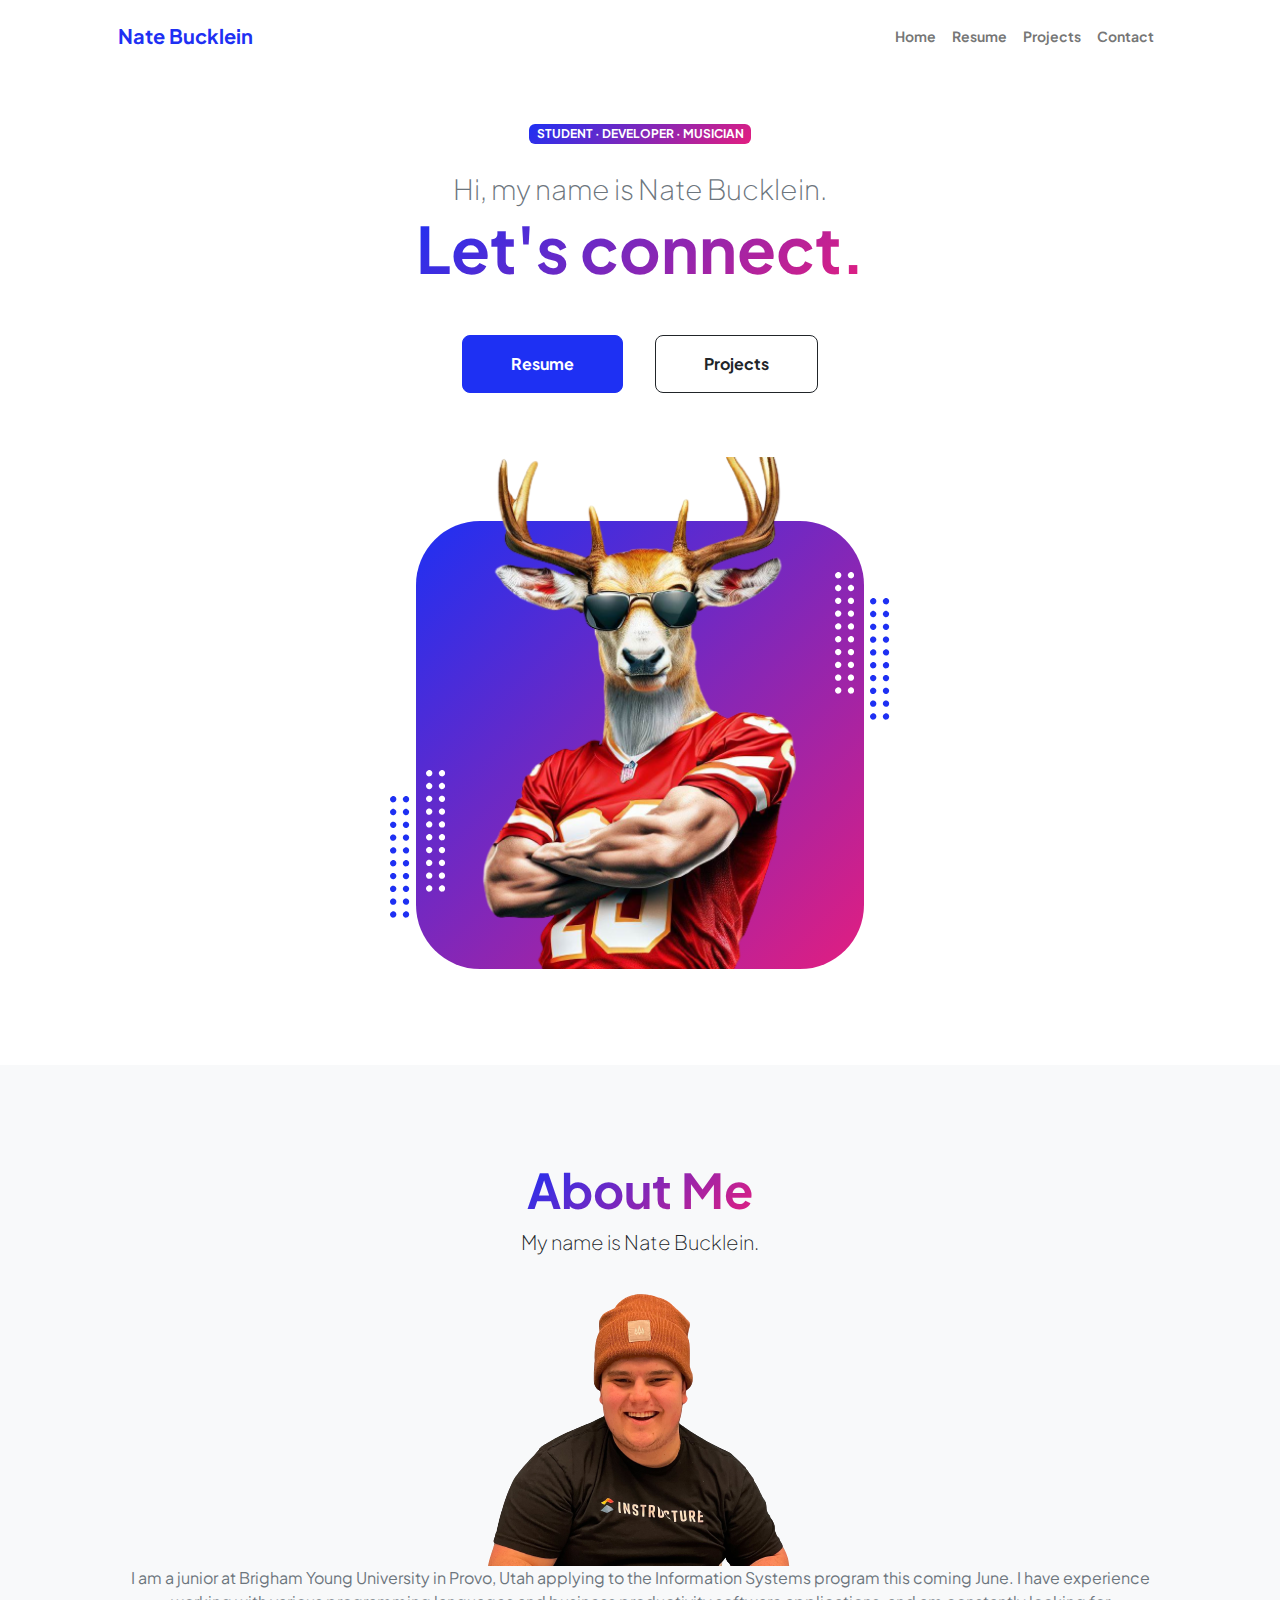
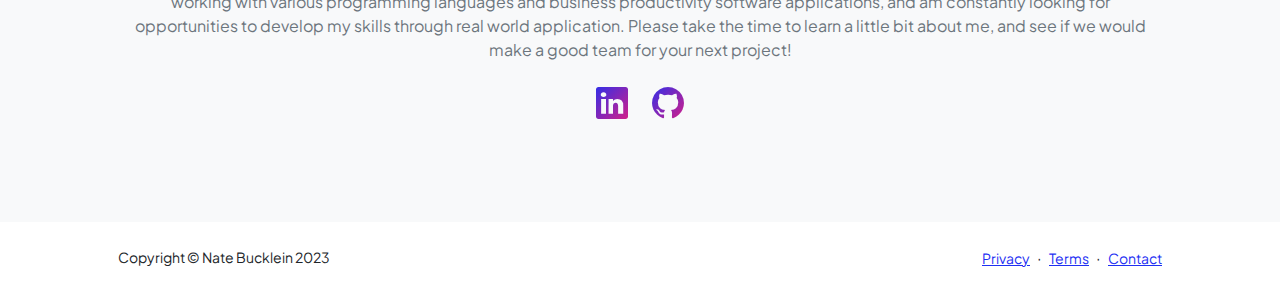
==== index.html @ c6b94aad "Add files via upload" ====
<!DOCTYPE html>
<html lang="en">
    <head>
        <meta charset="utf-8" />
        <meta name="viewport" content="width=device-width, initial-scale=1, shrink-to-fit=no" />
        <meta name="description" content="" />
        <meta name="author" content="" />
        <title>Nate Bucklein - Home</title>
        <!-- Favicon-->
        <link rel="icon" type="image/x-icon" href="assets/favicon.ico" />
        <!-- Custom Google font-->
        <link rel="preconnect" href="https://fonts.googleapis.com" />
        <link rel="preconnect" href="https://fonts.gstatic.com" crossorigin />
        <link href="https://fonts.googleapis.com/css2?family=Plus+Jakarta+Sans:wght@100;200;300;400;500;600;700;800;900&amp;display=swap" rel="stylesheet" />
        <!-- Bootstrap icons-->
        <link href="https://cdn.jsdelivr.net/npm/bootstrap-icons@1.8.1/font/bootstrap-icons.css" rel="stylesheet" />
        <!-- Core theme CSS (includes Bootstrap)-->
        <link href="css/styles.css" rel="stylesheet" />
    </head>
    <body class="d-flex flex-column h-100">
        <main class="flex-shrink-0">
            <!-- Navigation-->
            <nav class="navbar navbar-expand-lg navbar-light bg-white py-3">
                <div class="container px-5">
                    <a class="navbar-brand" href="index.html"><span class="fw-bolder text-primary">Nate Bucklein</span></a>
                    <button class="navbar-toggler" type="button" data-bs-toggle="collapse" data-bs-target="#navbarSupportedContent" aria-controls="navbarSupportedContent" aria-expanded="false" aria-label="Toggle navigation"><span class="navbar-toggler-icon"></span></button>
                    <div class="collapse navbar-collapse" id="navbarSupportedContent">
                        <ul class="navbar-nav ms-auto mb-2 mb-lg-0 small fw-bolder">
                            <li class="nav-item"><a class="nav-link" href="index.html">Home</a></li>
                            <li class="nav-item"><a class="nav-link" href="resume.html">Resume</a></li>
                            <li class="nav-item"><a class="nav-link" href="projects.html">Projects</a></li>
                            <li class="nav-item"><a class="nav-link" href="contact.html">Contact</a></li>
                        </ul>
                    </div>
                </div>
            </nav>
            <!-- Header-->
            <header class="py-5">
                <div class="container px-5 pb-5">
                    <div class="row gx-5 align-items-center">
                        <div class="col-xxl-5">
                            <!-- Header text content-->
                            <div class="text-center text-xxl-start">
                                <div class="badge bg-gradient-primary-to-secondary text-white mb-4"><div class="text-uppercase">Student &middot; Developer &middot; Musician</div></div>
                                <div class="fs-3 fw-light text-muted">Hi, my name is Nate Bucklein.</div>
                                <h1 class="display-3 fw-bolder mb-5"><span class="text-gradient d-inline">Let's connect.</span></h1>
                                <div class="d-grid gap-3 d-sm-flex justify-content-sm-center justify-content-xxl-start mb-3">
                                    <a class="btn btn-primary btn-lg px-5 py-3 me-sm-3 fs-6 fw-bolder" href="resume.html">Resume</a>
                                    <a class="btn btn-outline-dark btn-lg px-5 py-3 fs-6 fw-bolder" href="projects.html">Projects</a>
                                </div>
                            </div>
                        </div>
                        <div class="col-xxl-7">
                            <!-- Header profile picture-->
                            <div class="d-flex justify-content-center mt-5 mt-xxl-0">
                                <div class="profile bg-gradient-primary-to-secondary">
                                    <!-- TIP: For best results, use a photo with a transparent background like the demo example below-->
                                    <!-- Watch a tutorial on how to do this on YouTube (link)-->
                                    <img class="profile-img" src="assets/aibuck-removebg-preview.png" alt="..." />
                                    <div class="dots-1">
                                        <!-- SVG Dots-->
                                        <svg version="1.1" xmlns="http://www.w3.org/2000/svg" xmlns:xlink="http://www.w3.org/1999/xlink" x="0px" y="0px" viewBox="0 0 191.6 1215.4" style="enable-background: new 0 0 191.6 1215.4" xml:space="preserve">
                                            <g transform="translate(0.000000,1280.000000) scale(0.100000,-0.100000)">
                                                <path d="M227.7,12788.6c-105-35-200-141-222-248c-43-206,163-412,369-369c155,32,275,190,260,339c-11,105-90,213-190,262        C383.7,12801.6,289.7,12808.6,227.7,12788.6z"></path>
                                                <path d="M1507.7,12788.6c-151-50-253-216-222-362c25-119,136-230,254-255c194-41,395,142,375,339c-11,105-90,213-190,262        C1663.7,12801.6,1569.7,12808.6,1507.7,12788.6z"></path>
                                                <path d="M227.7,11508.6c-105-35-200-141-222-248c-43-206,163-412,369-369c155,32,275,190,260,339c-11,105-90,213-190,262        C383.7,11521.6,289.7,11528.6,227.7,11508.6z"></path>
                                                <path d="M1507.7,11508.6c-151-50-253-216-222-362c25-119,136-230,254-255c194-41,395,142,375,339c-11,105-90,213-190,262        C1663.7,11521.6,1569.7,11528.6,1507.7,11508.6z"></path>
                                                <path d="M227.7,10228.6c-105-35-200-141-222-248c-43-206,163-412,369-369c155,32,275,190,260,339c-11,105-90,213-190,262        C383.7,10241.6,289.7,10248.6,227.7,10228.6z"></path>
                                                <path d="M1507.7,10228.6c-105-35-200-141-222-248c-43-206,163-412,369-369c155,32,275,190,260,339c-11,105-90,213-190,262        C1663.7,10241.6,1569.7,10248.6,1507.7,10228.6z"></path>
                                                <path d="M227.7,8948.6c-105-35-200-141-222-248c-43-206,163-412,369-369c155,32,275,190,260,339c-11,105-90,213-190,262        C383.7,8961.6,289.7,8968.6,227.7,8948.6z"></path>
                                                <path d="M1507.7,8948.6c-105-35-200-141-222-248c-43-206,163-412,369-369c155,32,275,190,260,339c-11,105-90,213-190,262        C1663.7,8961.6,1569.7,8968.6,1507.7,8948.6z"></path>
                                                <path d="M227.7,7668.6c-105-35-200-141-222-248c-43-206,163-412,369-369c155,32,275,190,260,339c-11,105-90,213-190,262        C383.7,7681.6,289.7,7688.6,227.7,7668.6z"></path>
                                                <path d="M1507.7,7668.6c-105-35-200-141-222-248c-43-206,163-412,369-369c155,32,275,190,260,339c-11,105-90,213-190,262        C1663.7,7681.6,1569.7,7688.6,1507.7,7668.6z"></path>
                                                <path d="M227.7,6388.6c-105-35-200-141-222-248c-43-206,163-412,369-369c155,32,275,190,260,339c-11,105-90,213-190,262        C383.7,6401.6,289.7,6408.6,227.7,6388.6z"></path>
                                                <path d="M1507.7,6388.6c-105-35-200-141-222-248c-43-206,163-412,369-369c155,32,275,190,260,339c-11,105-90,213-190,262        C1663.7,6401.6,1569.7,6408.6,1507.7,6388.6z"></path>
                                                <path d="M227.7,5108.6c-105-35-200-141-222-248c-43-206,163-412,369-369c155,32,275,190,260,339c-11,105-90,213-190,262        C383.7,5121.6,289.7,5128.6,227.7,5108.6z"></path>
                                                <path d="M1507.7,5108.6c-105-35-200-141-222-248c-43-206,163-412,369-369c155,32,275,190,260,339c-11,105-90,213-190,262        C1663.7,5121.6,1569.7,5128.6,1507.7,5108.6z"></path>
                                                <path d="M227.7,3828.6c-105-35-200-141-222-248c-43-206,163-412,369-369c155,32,275,190,260,339c-11,105-90,213-190,262        C383.7,3841.6,289.7,3848.6,227.7,3828.6z"></path>
                                                <path d="M1507.7,3828.6c-105-35-200-141-222-248c-43-206,163-412,369-369c155,32,275,190,260,339c-11,105-90,213-190,262        C1663.7,3841.6,1569.7,3848.6,1507.7,3828.6z"></path>
                                                <path d="M227.7,2548.6c-105-35-200-141-222-248c-43-206,163-412,369-369c155,32,275,190,260,339c-11,105-90,213-190,262        C383.7,2561.6,289.7,2568.6,227.7,2548.6z"></path>
                                                <path d="M1507.7,2548.6c-105-35-200-141-222-248c-43-206,163-412,369-369c155,32,275,190,260,339c-11,105-90,213-190,262        C1663.7,2561.6,1569.7,2568.6,1507.7,2548.6z"></path>
                                                <path d="M227.7,1268.6c-105-35-200-141-222-248c-43-206,163-412,369-369c155,32,275,190,260,339c-11,105-90,213-190,262        C383.7,1281.6,289.7,1288.6,227.7,1268.6z"></path>
                                                <path d="M1507.7,1268.6c-105-35-200-141-222-248c-43-206,163-412,369-369c155,32,275,190,260,339c-11,105-90,213-190,262        C1663.7,1281.6,1569.7,1288.6,1507.7,1268.6z"></path>
                                            </g>
                                        </svg>
                                        <!-- END of SVG dots-->
                                    </div>
                                    <div class="dots-2">
                                        <!-- SVG Dots-->
                                        <svg version="1.1" xmlns="http://www.w3.org/2000/svg" xmlns:xlink="http://www.w3.org/1999/xlink" x="0px" y="0px" viewBox="0 0 191.6 1215.4" style="enable-background: new 0 0 191.6 1215.4" xml:space="preserve">
                                            <g transform="translate(0.000000,1280.000000) scale(0.100000,-0.100000)">
                                                <path d="M227.7,12788.6c-105-35-200-141-222-248c-43-206,163-412,369-369c155,32,275,190,260,339c-11,105-90,213-190,262        C383.7,12801.6,289.7,12808.6,227.7,12788.6z"></path>
                                                <path d="M1507.7,12788.6c-151-50-253-216-222-362c25-119,136-230,254-255c194-41,395,142,375,339c-11,105-90,213-190,262        C1663.7,12801.6,1569.7,12808.6,1507.7,12788.6z"></path>
                                                <path d="M227.7,11508.6c-105-35-200-141-222-248c-43-206,163-412,369-369c155,32,275,190,260,339c-11,105-90,213-190,262        C383.7,11521.6,289.7,11528.6,227.7,11508.6z"></path>
                                                <path d="M1507.7,11508.6c-151-50-253-216-222-362c25-119,136-230,254-255c194-41,395,142,375,339c-11,105-90,213-190,262        C1663.7,11521.6,1569.7,11528.6,1507.7,11508.6z"></path>
                                                <path d="M227.7,10228.6c-105-35-200-141-222-248c-43-206,163-412,369-369c155,32,275,190,260,339c-11,105-90,213-190,262        C383.7,10241.6,289.7,10248.6,227.7,10228.6z"></path>
                                                <path d="M1507.7,10228.6c-105-35-200-141-222-248c-43-206,163-412,369-369c155,32,275,190,260,339c-11,105-90,213-190,262        C1663.7,10241.6,1569.7,10248.6,1507.7,10228.6z"></path>
                                                <path d="M227.7,8948.6c-105-35-200-141-222-248c-43-206,163-412,369-369c155,32,275,190,260,339c-11,105-90,213-190,262        C383.7,8961.6,289.7,8968.6,227.7,8948.6z"></path>
                                                <path d="M1507.7,8948.6c-105-35-200-141-222-248c-43-206,163-412,369-369c155,32,275,190,260,339c-11,105-90,213-190,262        C1663.7,8961.6,1569.7,8968.6,1507.7,8948.6z"></path>
                                                <path d="M227.7,7668.6c-105-35-200-141-222-248c-43-206,163-412,369-369c155,32,275,190,260,339c-11,105-90,213-190,262        C383.7,7681.6,289.7,7688.6,227.7,7668.6z"></path>
                                                <path d="M1507.7,7668.6c-105-35-200-141-222-248c-43-206,163-412,369-369c155,32,275,190,260,339c-11,105-90,213-190,262        C1663.7,7681.6,1569.7,7688.6,1507.7,7668.6z"></path>
                                                <path d="M227.7,6388.6c-105-35-200-141-222-248c-43-206,163-412,369-369c155,32,275,190,260,339c-11,105-90,213-190,262        C383.7,6401.6,289.7,6408.6,227.7,6388.6z"></path>
                                                <path d="M1507.7,6388.6c-105-35-200-141-222-248c-43-206,163-412,369-369c155,32,275,190,260,339c-11,105-90,213-190,262        C1663.7,6401.6,1569.7,6408.6,1507.7,6388.6z"></path>
                                                <path d="M227.7,5108.6c-105-35-200-141-222-248c-43-206,163-412,369-369c155,32,275,190,260,339c-11,105-90,213-190,262        C383.7,5121.6,289.7,5128.6,227.7,5108.6z"></path>
                                                <path d="M1507.7,5108.6c-105-35-200-141-222-248c-43-206,163-412,369-369c155,32,275,190,260,339c-11,105-90,213-190,262        C1663.7,5121.6,1569.7,5128.6,1507.7,5108.6z"></path>
                                                <path d="M227.7,3828.6c-105-35-200-141-222-248c-43-206,163-412,369-369c155,32,275,190,260,339c-11,105-90,213-190,262        C383.7,3841.6,289.7,3848.6,227.7,3828.6z"></path>
                                                <path d="M1507.7,3828.6c-105-35-200-141-222-248c-43-206,163-412,369-369c155,32,275,190,260,339c-11,105-90,213-190,262        C1663.7,3841.6,1569.7,3848.6,1507.7,3828.6z"></path>
                                                <path d="M227.7,2548.6c-105-35-200-141-222-248c-43-206,163-412,369-369c155,32,275,190,260,339c-11,105-90,213-190,262        C383.7,2561.6,289.7,2568.6,227.7,2548.6z"></path>
                                                <path d="M1507.7,2548.6c-105-35-200-141-222-248c-43-206,163-412,369-369c155,32,275,190,260,339c-11,105-90,213-190,262        C1663.7,2561.6,1569.7,2568.6,1507.7,2548.6z"></path>
                                                <path d="M227.7,1268.6c-105-35-200-141-222-248c-43-206,163-412,369-369c155,32,275,190,260,339c-11,105-90,213-190,262        C383.7,1281.6,289.7,1288.6,227.7,1268.6z"></path>
                                                <path d="M1507.7,1268.6c-105-35-200-141-222-248c-43-206,163-412,369-369c155,32,275,190,260,339c-11,105-90,213-190,262        C1663.7,1281.6,1569.7,1288.6,1507.7,1268.6z"></path>
                                            </g>
                                        </svg>
                                        <!-- END of SVG dots-->
                                    </div>
                                    <div class="dots-3">
                                        <!-- SVG Dots-->
                                        <svg version="1.1" xmlns="http://www.w3.org/2000/svg" xmlns:xlink="http://www.w3.org/1999/xlink" x="0px" y="0px" viewBox="0 0 191.6 1215.4" style="enable-background: new 0 0 191.6 1215.4" xml:space="preserve">
                                            <g transform="translate(0.000000,1280.000000) scale(0.100000,-0.100000)">
                                                <path d="M227.7,12788.6c-105-35-200-141-222-248c-43-206,163-412,369-369c155,32,275,190,260,339c-11,105-90,213-190,262        C383.7,12801.6,289.7,12808.6,227.7,12788.6z"></path>
                                                <path d="M1507.7,12788.6c-151-50-253-216-222-362c25-119,136-230,254-255c194-41,395,142,375,339c-11,105-90,213-190,262        C1663.7,12801.6,1569.7,12808.6,1507.7,12788.6z"></path>
                                                <path d="M227.7,11508.6c-105-35-200-141-222-248c-43-206,163-412,369-369c155,32,275,190,260,339c-11,105-90,213-190,262        C383.7,11521.6,289.7,11528.6,227.7,11508.6z"></path>
                                                <path d="M1507.7,11508.6c-151-50-253-216-222-362c25-119,136-230,254-255c194-41,395,142,375,339c-11,105-90,213-190,262        C1663.7,11521.6,1569.7,11528.6,1507.7,11508.6z"></path>
                                                <path d="M227.7,10228.6c-105-35-200-141-222-248c-43-206,163-412,369-369c155,32,275,190,260,339c-11,105-90,213-190,262        C383.7,10241.6,289.7,10248.6,227.7,10228.6z"></path>
                                                <path d="M1507.7,10228.6c-105-35-200-141-222-248c-43-206,163-412,369-369c155,32,275,190,260,339c-11,105-90,213-190,262        C1663.7,10241.6,1569.7,10248.6,1507.7,10228.6z"></path>
                                                <path d="M227.7,8948.6c-105-35-200-141-222-248c-43-206,163-412,369-369c155,32,275,190,260,339c-11,105-90,213-190,262        C383.7,8961.6,289.7,8968.6,227.7,8948.6z"></path>
                                                <path d="M1507.7,8948.6c-105-35-200-141-222-248c-43-206,163-412,369-369c155,32,275,190,260,339c-11,105-90,213-190,262        C1663.7,8961.6,1569.7,8968.6,1507.7,8948.6z"></path>
                                                <path d="M227.7,7668.6c-105-35-200-141-222-248c-43-206,163-412,369-369c155,32,275,190,260,339c-11,105-90,213-190,262        C383.7,7681.6,289.7,7688.6,227.7,7668.6z"></path>
                                                <path d="M1507.7,7668.6c-105-35-200-141-222-248c-43-206,163-412,369-369c155,32,275,190,260,339c-11,105-90,213-190,262        C1663.7,7681.6,1569.7,7688.6,1507.7,7668.6z"></path>
                                                <path d="M227.7,6388.6c-105-35-200-141-222-248c-43-206,163-412,369-369c155,32,275,190,260,339c-11,105-90,213-190,262        C383.7,6401.6,289.7,6408.6,227.7,6388.6z"></path>
                                                <path d="M1507.7,6388.6c-105-35-200-141-222-248c-43-206,163-412,369-369c155,32,275,190,260,339c-11,105-90,213-190,262        C1663.7,6401.6,1569.7,6408.6,1507.7,6388.6z"></path>
                                                <path d="M227.7,5108.6c-105-35-200-141-222-248c-43-206,163-412,369-369c155,32,275,190,260,339c-11,105-90,213-190,262        C383.7,5121.6,289.7,5128.6,227.7,5108.6z"></path>
                                                <path d="M1507.7,5108.6c-105-35-200-141-222-248c-43-206,163-412,369-369c155,32,275,190,260,339c-11,105-90,213-190,262        C1663.7,5121.6,1569.7,5128.6,1507.7,5108.6z"></path>
                                                <path d="M227.7,3828.6c-105-35-200-141-222-248c-43-206,163-412,369-369c155,32,275,190,260,339c-11,105-90,213-190,262        C383.7,3841.6,289.7,3848.6,227.7,3828.6z"></path>
                                                <path d="M1507.7,3828.6c-105-35-200-141-222-248c-43-206,163-412,369-369c155,32,275,190,260,339c-11,105-90,213-190,262        C1663.7,3841.6,1569.7,3848.6,1507.7,3828.6z"></path>
                                                <path d="M227.7,2548.6c-105-35-200-141-222-248c-43-206,163-412,369-369c155,32,275,190,260,339c-11,105-90,213-190,262        C383.7,2561.6,289.7,2568.6,227.7,2548.6z"></path>
                                                <path d="M1507.7,2548.6c-105-35-200-141-222-248c-43-206,163-412,369-369c155,32,275,190,260,339c-11,105-90,213-190,262        C1663.7,2561.6,1569.7,2568.6,1507.7,2548.6z"></path>
                                                <path d="M227.7,1268.6c-105-35-200-141-222-248c-43-206,163-412,369-369c155,32,275,190,260,339c-11,105-90,213-190,262        C383.7,1281.6,289.7,1288.6,227.7,1268.6z"></path>
                                                <path d="M1507.7,1268.6c-105-35-200-141-222-248c-43-206,163-412,369-369c155,32,275,190,260,339c-11,105-90,213-190,262        C1663.7,1281.6,1569.7,1288.6,1507.7,1268.6z"></path>
                                            </g>
                                        </svg>
                                        <!-- END of SVG dots-->
                                    </div>
                                    <div class="dots-4">
                                        <!-- SVG Dots-->
                                        <svg version="1.1" xmlns="http://www.w3.org/2000/svg" xmlns:xlink="http://www.w3.org/1999/xlink" x="0px" y="0px" viewBox="0 0 191.6 1215.4" style="enable-background: new 0 0 191.6 1215.4" xml:space="preserve">
                                            <g transform="translate(0.000000,1280.000000) scale(0.100000,-0.100000)">
                                                <path d="M227.7,12788.6c-105-35-200-141-222-248c-43-206,163-412,369-369c155,32,275,190,260,339c-11,105-90,213-190,262        C383.7,12801.6,289.7,12808.6,227.7,12788.6z"></path>
                                                <path d="M1507.7,12788.6c-151-50-253-216-222-362c25-119,136-230,254-255c194-41,395,142,375,339c-11,105-90,213-190,262        C1663.7,12801.6,1569.7,12808.6,1507.7,12788.6z"></path>
                                                <path d="M227.7,11508.6c-105-35-200-141-222-248c-43-206,163-412,369-369c155,32,275,190,260,339c-11,105-90,213-190,262        C383.7,11521.6,289.7,11528.6,227.7,11508.6z"></path>
                                                <path d="M1507.7,11508.6c-151-50-253-216-222-362c25-119,136-230,254-255c194-41,395,142,375,339c-11,105-90,213-190,262        C1663.7,11521.6,1569.7,11528.6,1507.7,11508.6z"></path>
                                                <path d="M227.7,10228.6c-105-35-200-141-222-248c-43-206,163-412,369-369c155,32,275,190,260,339c-11,105-90,213-190,262        C383.7,10241.6,289.7,10248.6,227.7,10228.6z"></path>
                                                <path d="M1507.7,10228.6c-105-35-200-141-222-248c-43-206,163-412,369-369c155,32,275,190,260,339c-11,105-90,213-190,262        C1663.7,10241.6,1569.7,10248.6,1507.7,10228.6z"></path>
                                                <path d="M227.7,8948.6c-105-35-200-141-222-248c-43-206,163-412,369-369c155,32,275,190,260,339c-11,105-90,213-190,262        C383.7,8961.6,289.7,8968.6,227.7,8948.6z"></path>
                                                <path d="M1507.7,8948.6c-105-35-200-141-222-248c-43-206,163-412,369-369c155,32,275,190,260,339c-11,105-90,213-190,262        C1663.7,8961.6,1569.7,8968.6,1507.7,8948.6z"></path>
                                                <path d="M227.7,7668.6c-105-35-200-141-222-248c-43-206,163-412,369-369c155,32,275,190,260,339c-11,105-90,213-190,262        C383.7,7681.6,289.7,7688.6,227.7,7668.6z"></path>
                                                <path d="M1507.7,7668.6c-105-35-200-141-222-248c-43-206,163-412,369-369c155,32,275,190,260,339c-11,105-90,213-190,262        C1663.7,7681.6,1569.7,7688.6,1507.7,7668.6z"></path>
                                                <path d="M227.7,6388.6c-105-35-200-141-222-248c-43-206,163-412,369-369c155,32,275,190,260,339c-11,105-90,213-190,262        C383.7,6401.6,289.7,6408.6,227.7,6388.6z"></path>
                                                <path d="M1507.7,6388.6c-105-35-200-141-222-248c-43-206,163-412,369-369c155,32,275,190,260,339c-11,105-90,213-190,262        C1663.7,6401.6,1569.7,6408.6,1507.7,6388.6z"></path>
                                                <path d="M227.7,5108.6c-105-35-200-141-222-248c-43-206,163-412,369-369c155,32,275,190,260,339c-11,105-90,213-190,262        C383.7,5121.6,289.7,5128.6,227.7,5108.6z"></path>
                                                <path d="M1507.7,5108.6c-105-35-200-141-222-248c-43-206,163-412,369-369c155,32,275,190,260,339c-11,105-90,213-190,262        C1663.7,5121.6,1569.7,5128.6,1507.7,5108.6z"></path>
                                                <path d="M227.7,3828.6c-105-35-200-141-222-248c-43-206,163-412,369-369c155,32,275,190,260,339c-11,105-90,213-190,262        C383.7,3841.6,289.7,3848.6,227.7,3828.6z"></path>
                                                <path d="M1507.7,3828.6c-105-35-200-141-222-248c-43-206,163-412,369-369c155,32,275,190,260,339c-11,105-90,213-190,262        C1663.7,3841.6,1569.7,3848.6,1507.7,3828.6z"></path>
                                                <path d="M227.7,2548.6c-105-35-200-141-222-248c-43-206,163-412,369-369c155,32,275,190,260,339c-11,105-90,213-190,262        C383.7,2561.6,289.7,2568.6,227.7,2548.6z"></path>
                                                <path d="M1507.7,2548.6c-105-35-200-141-222-248c-43-206,163-412,369-369c155,32,275,190,260,339c-11,105-90,213-190,262        C1663.7,2561.6,1569.7,2568.6,1507.7,2548.6z"></path>
                                                <path d="M227.7,1268.6c-105-35-200-141-222-248c-43-206,163-412,369-369c155,32,275,190,260,339c-11,105-90,213-190,262        C383.7,1281.6,289.7,1288.6,227.7,1268.6z"></path>
                                                <path d="M1507.7,1268.6c-105-35-200-141-222-248c-43-206,163-412,369-369c155,32,275,190,260,339c-11,105-90,213-190,262        C1663.7,1281.6,1569.7,1288.6,1507.7,1268.6z"></path>
                                            </g>
                                        </svg>
                                        <!-- END of SVG dots-->
                                    </div>
                                </div>
                            </div>
                        </div>
                    </div>
                </div>
            </header>
            <!-- About Section-->
            <section class="bg-light py-5">
                <div class="container px-5">
                    <div class="row gx-5 justify-content-center">
                        <div class="col-xxl-8">
                            <div class="text-center my-5">
                                <h2 class="display-5 fw-bolder"><span class="text-gradient d-inline">About Me</span></h2>
                                <p class="lead fw-light mb-4">My name is Nate Bucklein.</p>
                                <img src="assets/c381bf4b-9973-44a0-8a88-40f36f3fce18.png">
                                <p class="text-muted">I am a junior at Brigham Young University in Provo, Utah applying to the Information Systems program this coming June. I have experience working with various programming languages and business productivity software applications, and am constantly looking for opportunities to develop my skills through real world application. Please take the time to learn a little bit about me, and see if we would make a good team for your next project!</p>
                                <div class="d-flex justify-content-center fs-2 gap-4">
                                    <a class="text-gradient" href="https://www.linkedin.com/in/nbucklein/"><i class="bi bi-linkedin"></i></a>
                                    <a class="text-gradient" href="https://github.com/nmbucklein"><i class="bi bi-github"></i></a>
                                </div>
                            </div>
                        </div>
                    </div>
                </div>
            </section>
        </main>
        <!-- Footer-->
        <footer class="bg-white py-4 mt-auto">
            <div class="container px-5">
                <div class="row align-items-center justify-content-between flex-column flex-sm-row">
                    <div class="col-auto"><div class="small m-0">Copyright &copy; Nate Bucklein 2023</div></div>
                    <div class="col-auto">
                        <a class="small" href="#!">Privacy</a>
                        <span class="mx-1">&middot;</span>
                        <a class="small" href="#!">Terms</a>
                        <span class="mx-1">&middot;</span>
                        <a class="small" href="#!">Contact</a>
                    </div>
                </div>
            </div>
        </footer>
        <!-- Bootstrap core JS-->
        <script src="https://cdn.jsdelivr.net/npm/bootstrap@5.2.3/dist/js/bootstrap.bundle.min.js"></script>
        <!-- Core theme JS-->
        <script src="js/scripts.js"></script>
    </body>
</html>
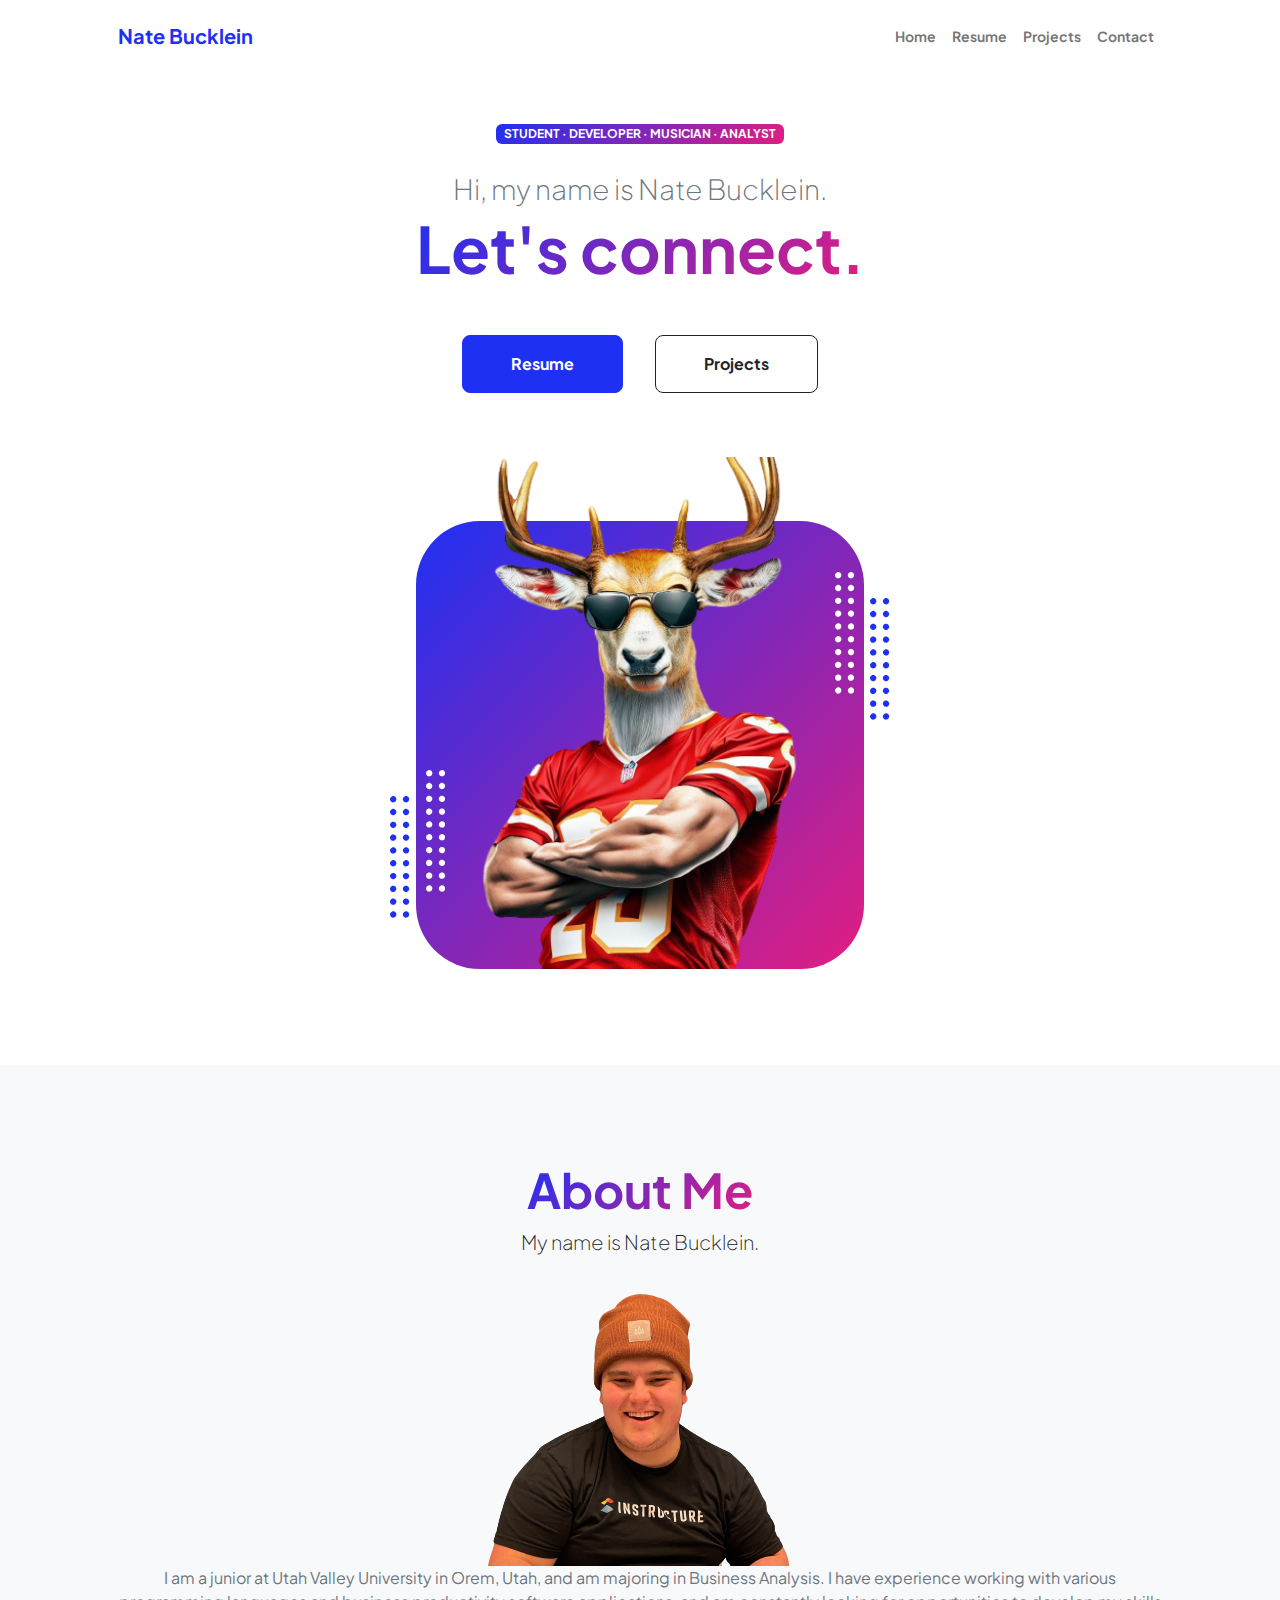
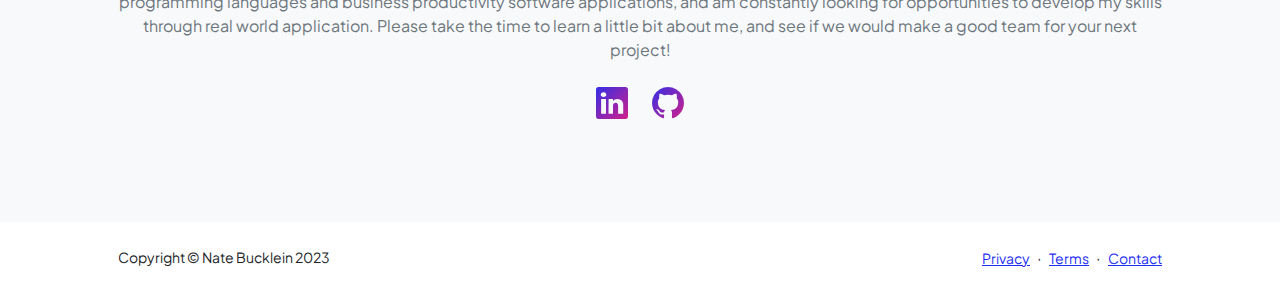
==== commit aef237e1: "Update index.html" ====
--- a/index.html
+++ b/index.html
@@ -41,7 +41,7 @@
                         <div class="col-xxl-5">
                             <!-- Header text content-->
                             <div class="text-center text-xxl-start">
-                                <div class="badge bg-gradient-primary-to-secondary text-white mb-4"><div class="text-uppercase">Student &middot; Developer &middot; Musician</div></div>
+                                <div class="badge bg-gradient-primary-to-secondary text-white mb-4"><div class="text-uppercase">Student &middot; Developer &middot; Musician &middot; Analyst</div></div>
                                 <div class="fs-3 fw-light text-muted">Hi, my name is Nate Bucklein.</div>
                                 <h1 class="display-3 fw-bolder mb-5"><span class="text-gradient d-inline">Let's connect.</span></h1>
                                 <div class="d-grid gap-3 d-sm-flex justify-content-sm-center justify-content-xxl-start mb-3">
@@ -184,7 +184,7 @@
                                 <h2 class="display-5 fw-bolder"><span class="text-gradient d-inline">About Me</span></h2>
                                 <p class="lead fw-light mb-4">My name is Nate Bucklein.</p>
                                 <img src="assets/c381bf4b-9973-44a0-8a88-40f36f3fce18.png">
-                                <p class="text-muted">I am a junior at Brigham Young University in Provo, Utah applying to the Information Systems program this coming June. I have experience working with various programming languages and business productivity software applications, and am constantly looking for opportunities to develop my skills through real world application. Please take the time to learn a little bit about me, and see if we would make a good team for your next project!</p>
+                                <p class="text-muted">I am a junior at Utah Valley University in Orem, Utah, and am majoring in Business Analysis. I have experience working with various programming languages and business productivity software applications, and am constantly looking for opportunities to develop my skills through real world application. Please take the time to learn a little bit about me, and see if we would make a good team for your next project!</p>
                                 <div class="d-flex justify-content-center fs-2 gap-4">
                                     <a class="text-gradient" href="https://www.linkedin.com/in/nbucklein/"><i class="bi bi-linkedin"></i></a>
                                     <a class="text-gradient" href="https://github.com/nmbucklein"><i class="bi bi-github"></i></a>
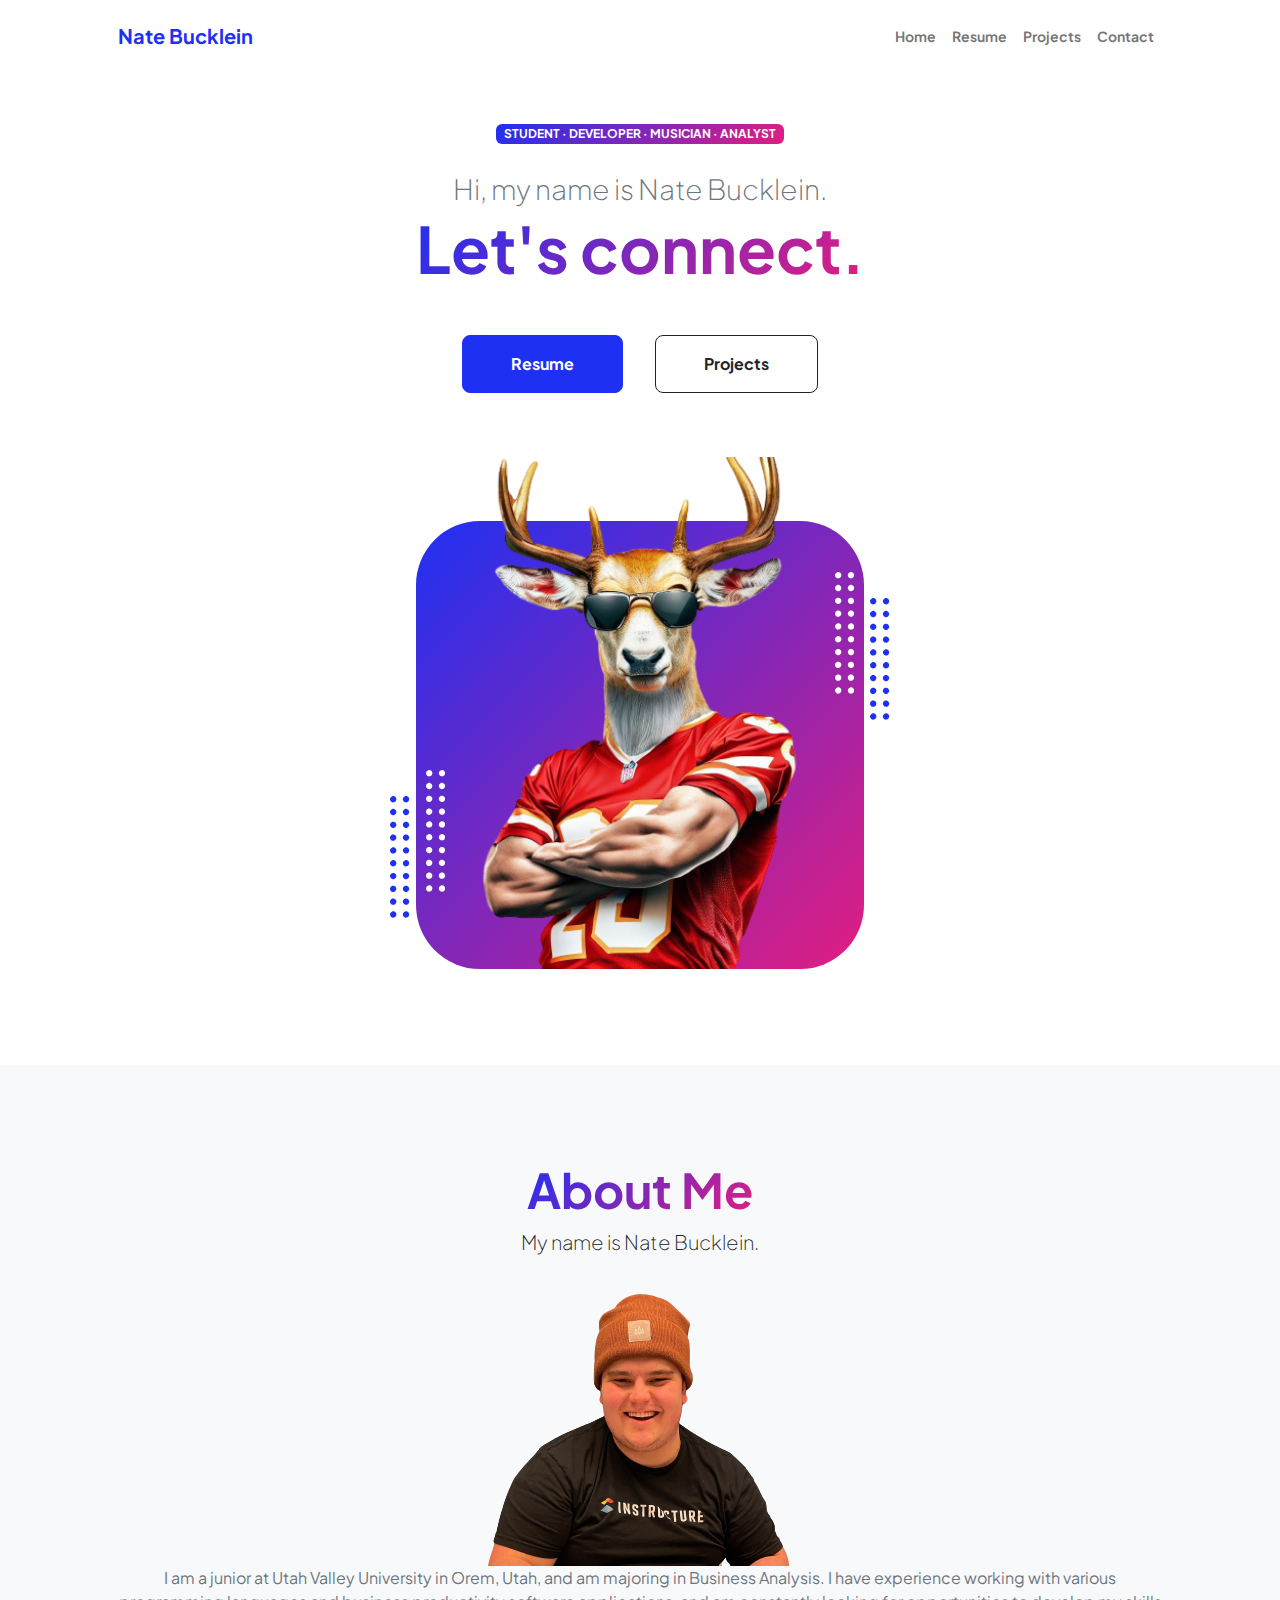
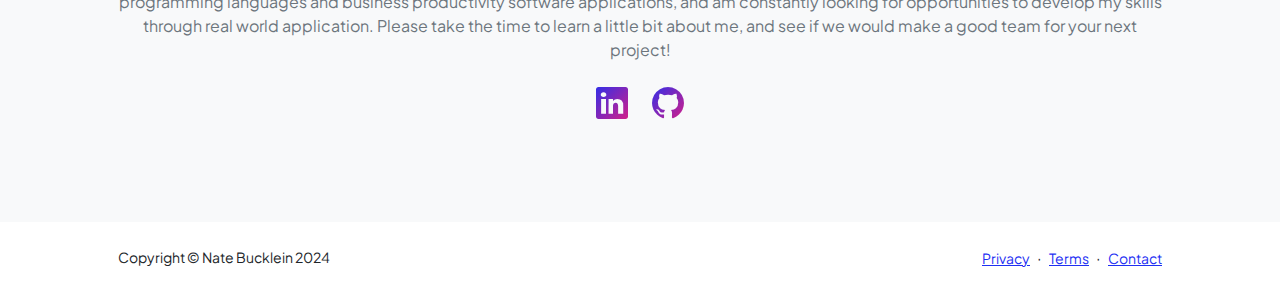
==== commit 711fef66: "Update index.html" ====
--- a/index.html
+++ b/index.html
@@ -199,7 +199,7 @@
         <footer class="bg-white py-4 mt-auto">
             <div class="container px-5">
                 <div class="row align-items-center justify-content-between flex-column flex-sm-row">
-                    <div class="col-auto"><div class="small m-0">Copyright &copy; Nate Bucklein 2023</div></div>
+                    <div class="col-auto"><div class="small m-0">Copyright &copy; Nate Bucklein 2024</div></div>
                     <div class="col-auto">
                         <a class="small" href="#!">Privacy</a>
                         <span class="mx-1">&middot;</span>
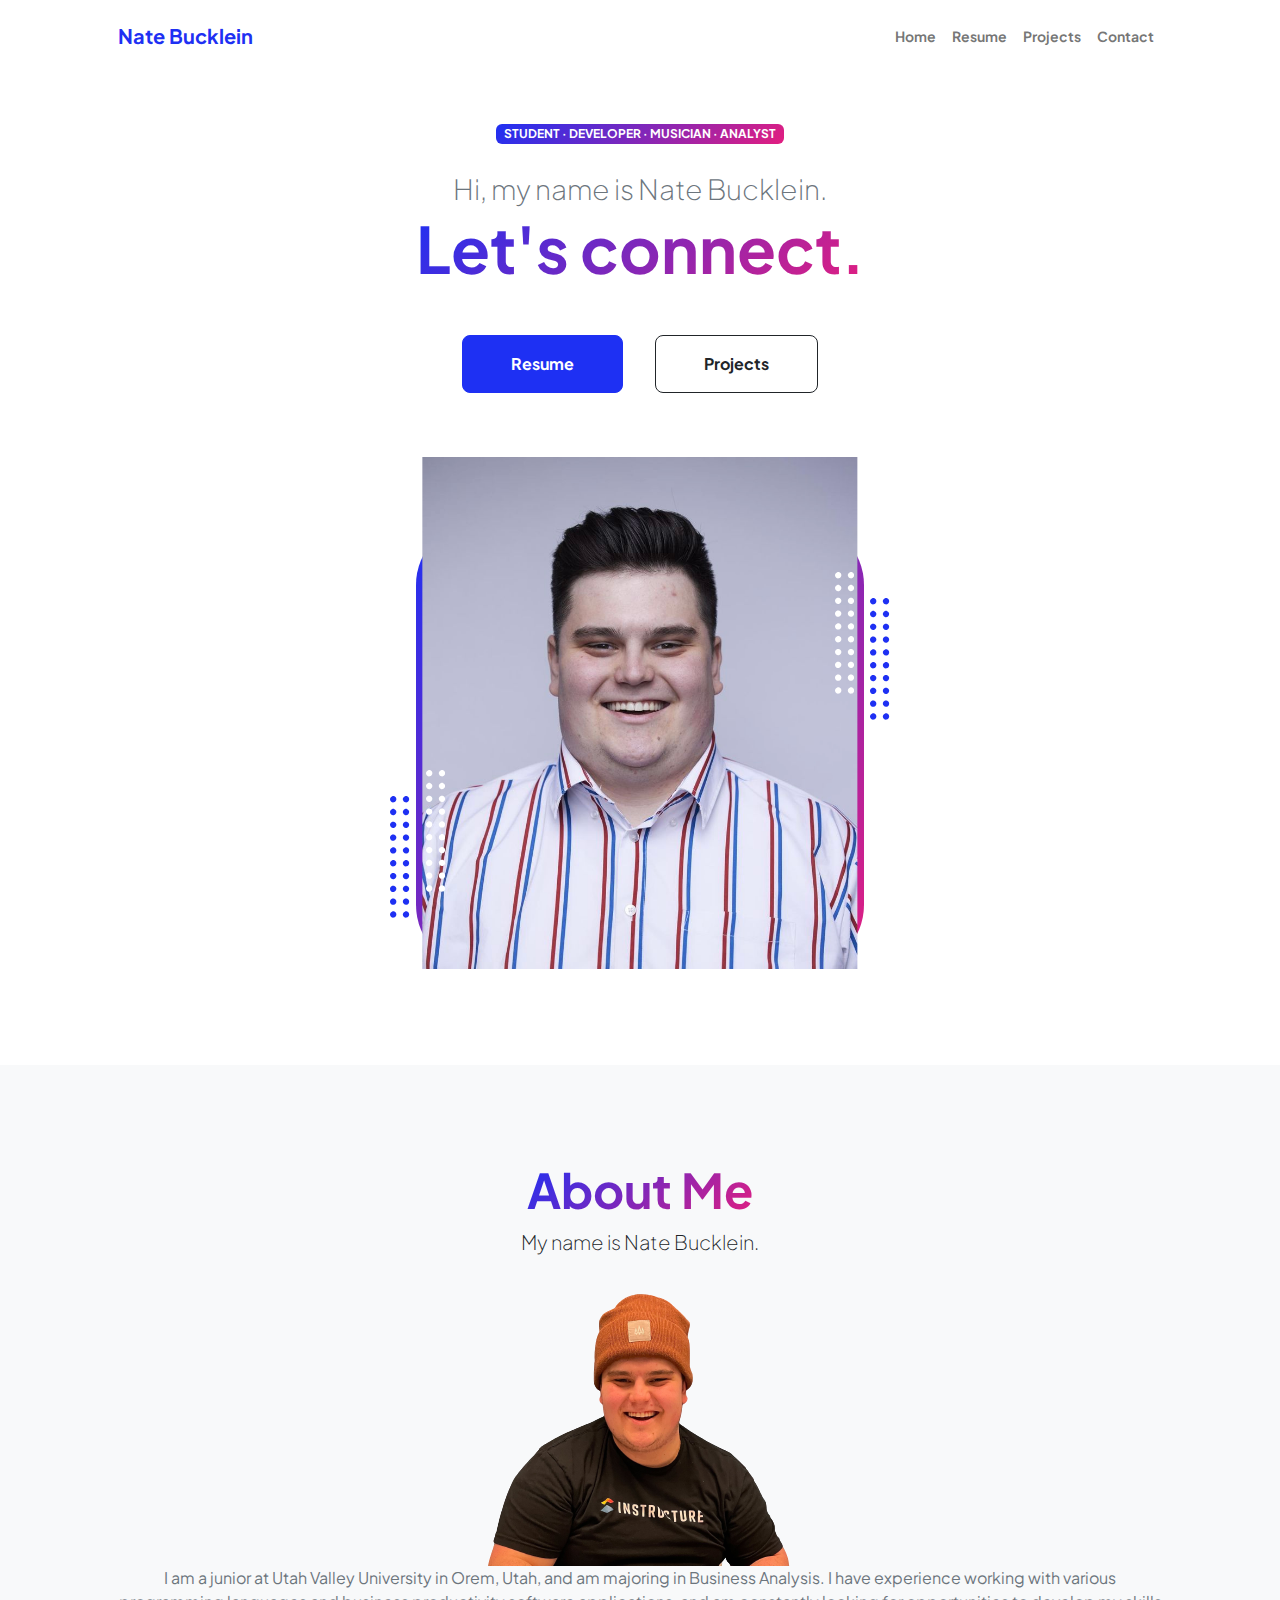
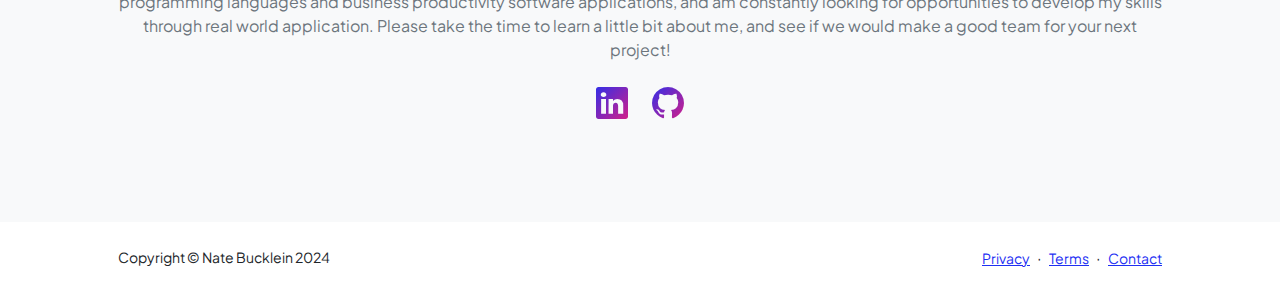
==== commit 979cde83: "Update index.html" ====
--- a/index.html
+++ b/index.html
@@ -56,7 +56,7 @@
                                 <div class="profile bg-gradient-primary-to-secondary">
                                     <!-- TIP: For best results, use a photo with a transparent background like the demo example below-->
                                     <!-- Watch a tutorial on how to do this on YouTube (link)-->
-                                    <img class="profile-img" src="assets/aibuck-removebg-preview.png" alt="..." />
+                                    <img class="profile-img" src="assets/IMG_2314.JPG" alt="..." />
                                     <div class="dots-1">
                                         <!-- SVG Dots-->
                                         <svg version="1.1" xmlns="http://www.w3.org/2000/svg" xmlns:xlink="http://www.w3.org/1999/xlink" x="0px" y="0px" viewBox="0 0 191.6 1215.4" style="enable-background: new 0 0 191.6 1215.4" xml:space="preserve">
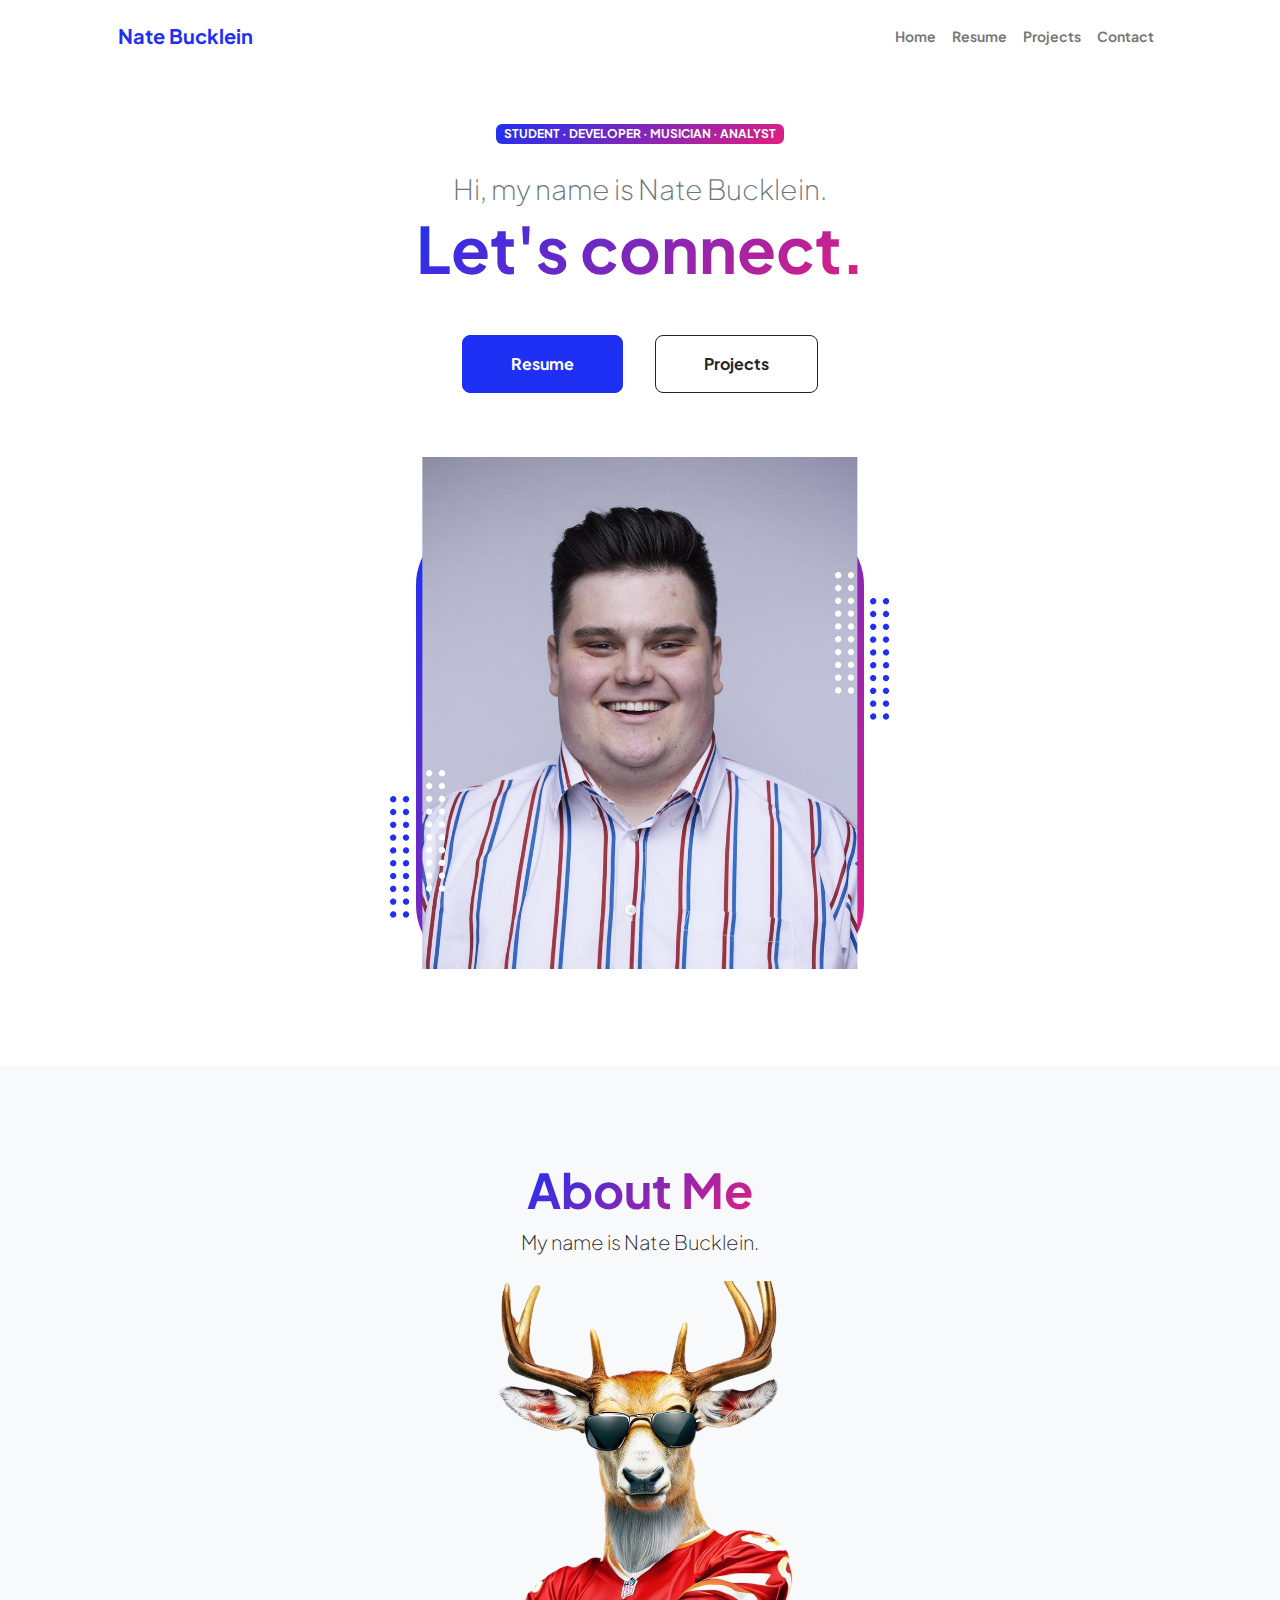
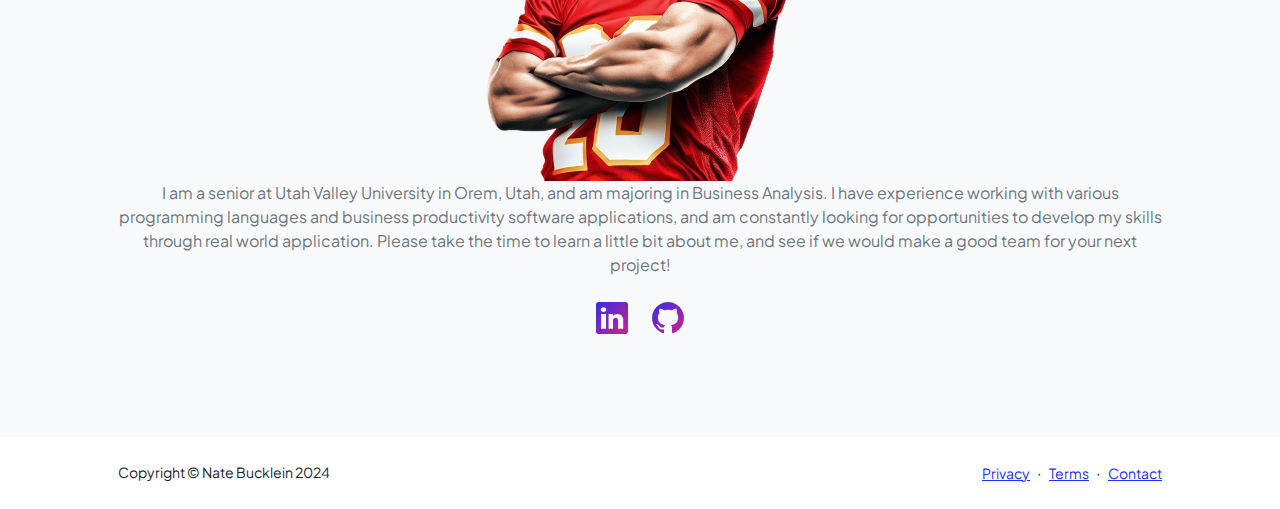
==== commit 3020961e: "Update index.html" ====
--- a/index.html
+++ b/index.html
@@ -183,8 +183,8 @@
                             <div class="text-center my-5">
                                 <h2 class="display-5 fw-bolder"><span class="text-gradient d-inline">About Me</span></h2>
                                 <p class="lead fw-light mb-4">My name is Nate Bucklein.</p>
-                                <img src="assets/c381bf4b-9973-44a0-8a88-40f36f3fce18.png">
-                                <p class="text-muted">I am a junior at Utah Valley University in Orem, Utah, and am majoring in Business Analysis. I have experience working with various programming languages and business productivity software applications, and am constantly looking for opportunities to develop my skills through real world application. Please take the time to learn a little bit about me, and see if we would make a good team for your next project!</p>
+                                <img src="assets/aibuck-removebg-preview.png">
+                                <p class="text-muted">I am a senior at Utah Valley University in Orem, Utah, and am majoring in Business Analysis. I have experience working with various programming languages and business productivity software applications, and am constantly looking for opportunities to develop my skills through real world application. Please take the time to learn a little bit about me, and see if we would make a good team for your next project!</p>
                                 <div class="d-flex justify-content-center fs-2 gap-4">
                                     <a class="text-gradient" href="https://www.linkedin.com/in/nbucklein/"><i class="bi bi-linkedin"></i></a>
                                     <a class="text-gradient" href="https://github.com/nmbucklein"><i class="bi bi-github"></i></a>
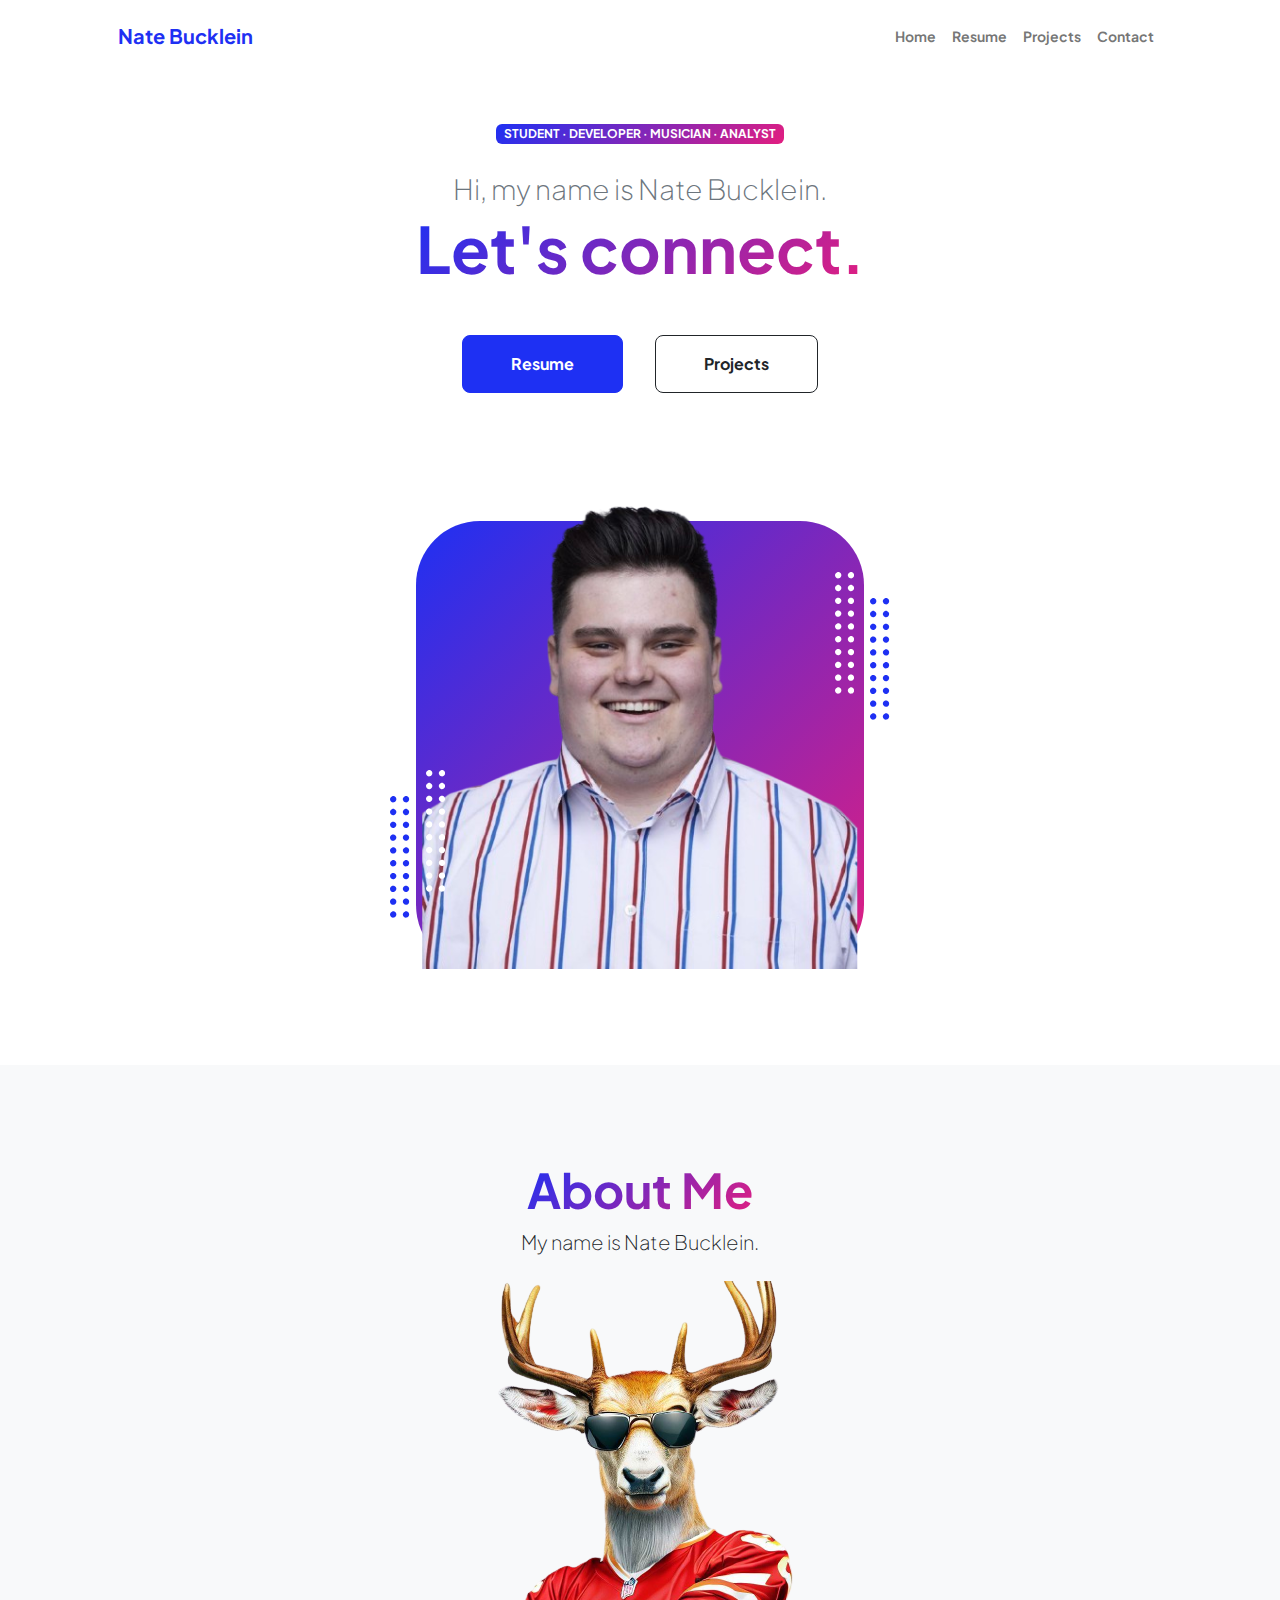
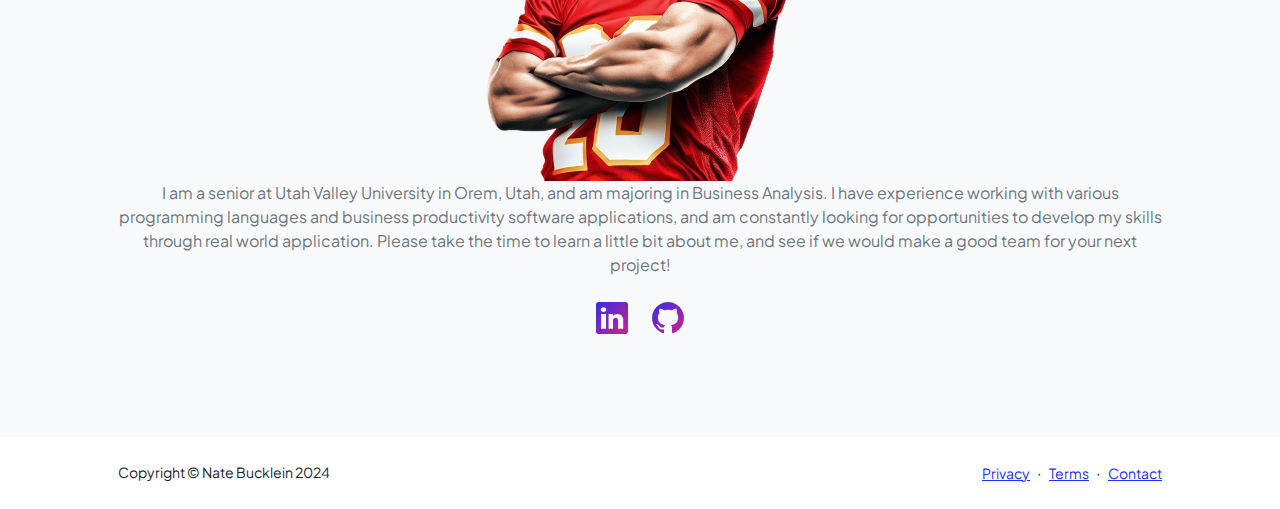
==== commit 0d52881d: "Update index.html" ====
--- a/index.html
+++ b/index.html
@@ -56,7 +56,7 @@
                                 <div class="profile bg-gradient-primary-to-secondary">
                                     <!-- TIP: For best results, use a photo with a transparent background like the demo example below-->
                                     <!-- Watch a tutorial on how to do this on YouTube (link)-->
-                                    <img class="profile-img" src="assets/IMG_2314.JPG" alt="..." />
+                                    <img class="profile-img" src="assets/IMG_2314-removebg-preview (1).png" alt="..." />
                                     <div class="dots-1">
                                         <!-- SVG Dots-->
                                         <svg version="1.1" xmlns="http://www.w3.org/2000/svg" xmlns:xlink="http://www.w3.org/1999/xlink" x="0px" y="0px" viewBox="0 0 191.6 1215.4" style="enable-background: new 0 0 191.6 1215.4" xml:space="preserve">
